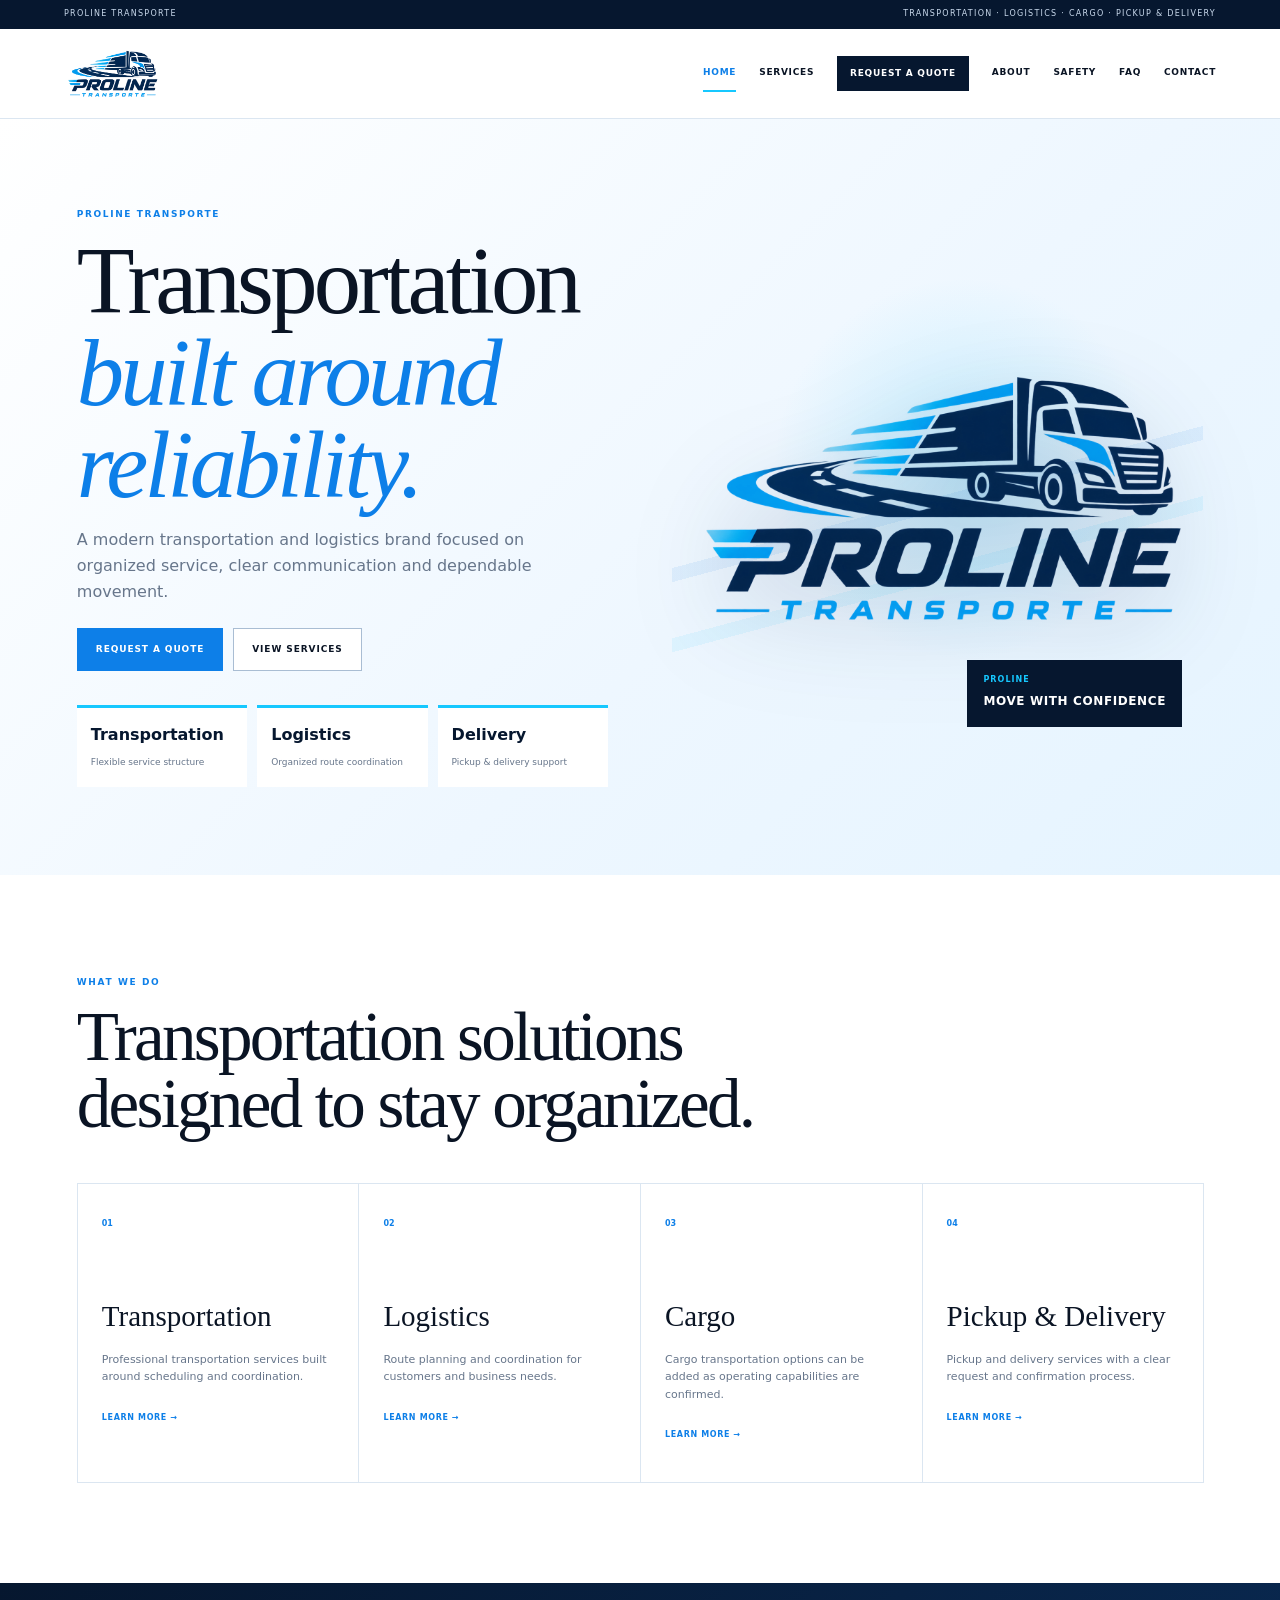
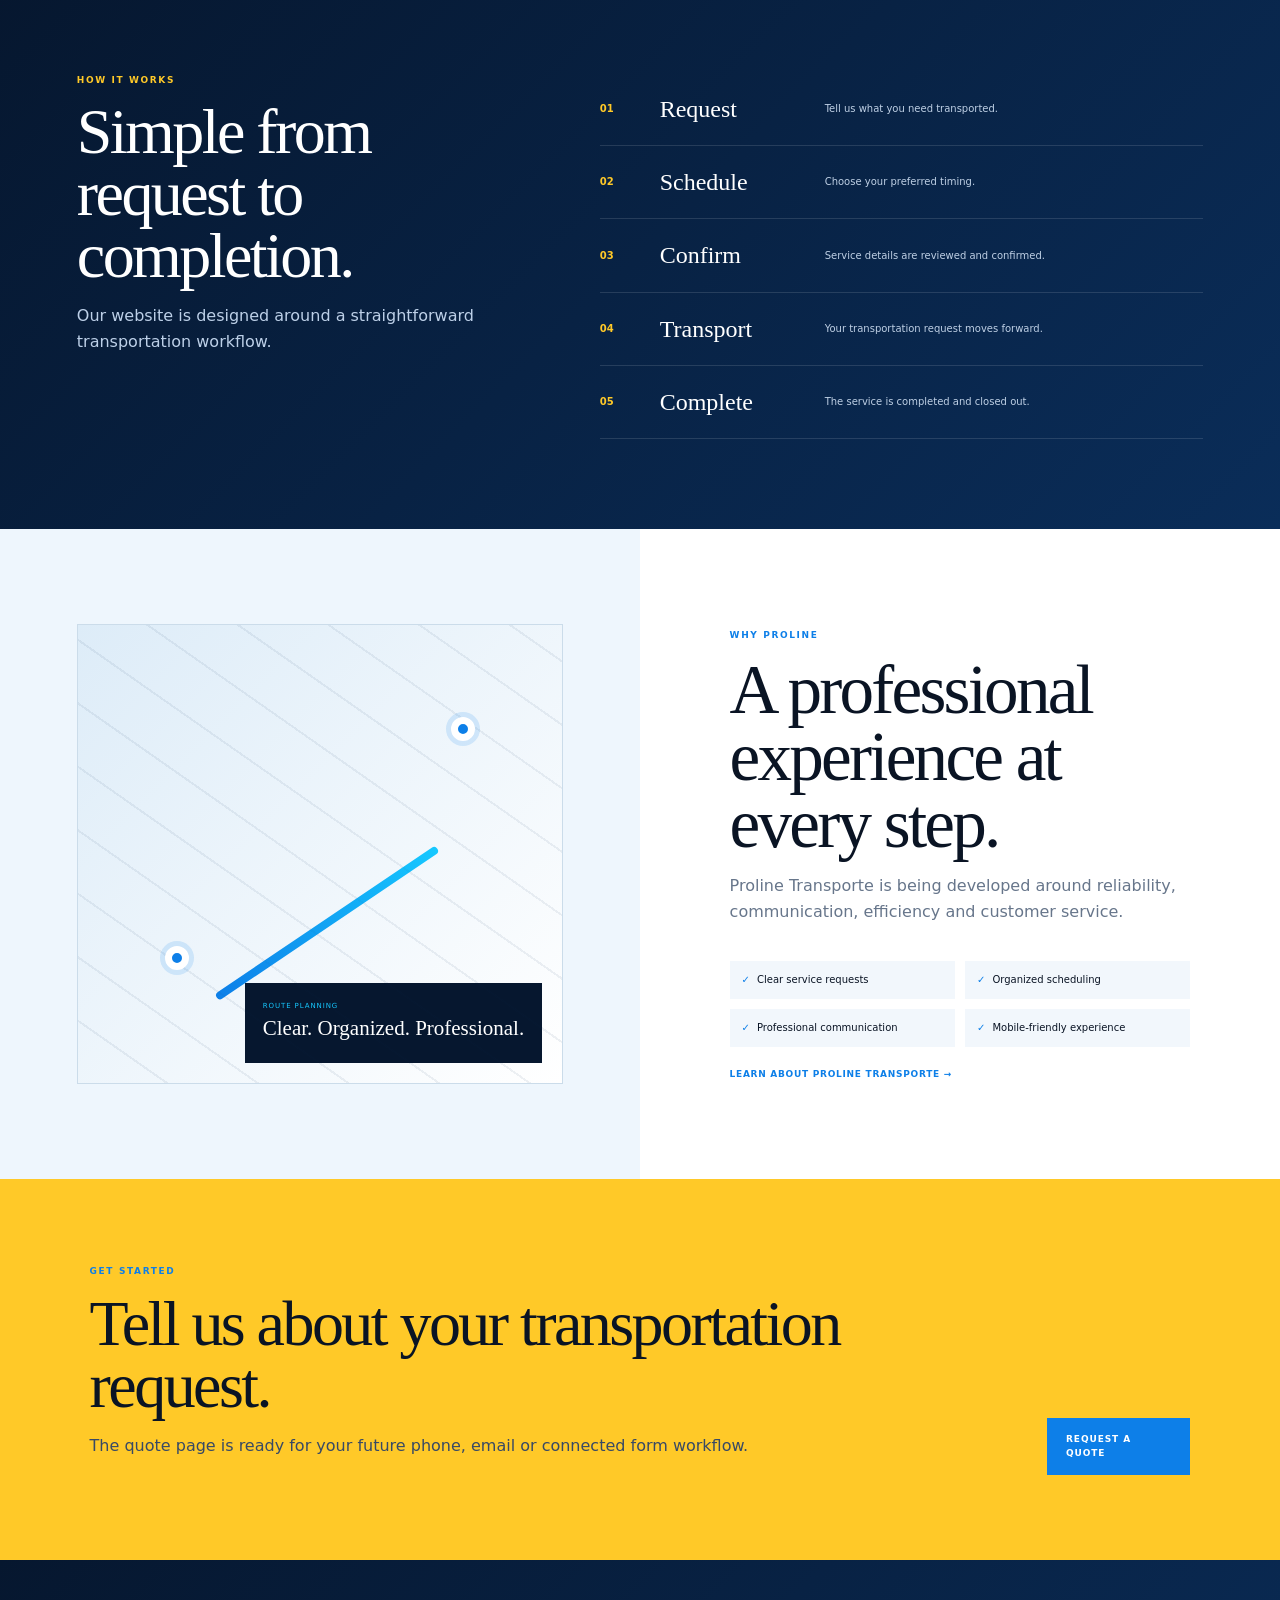
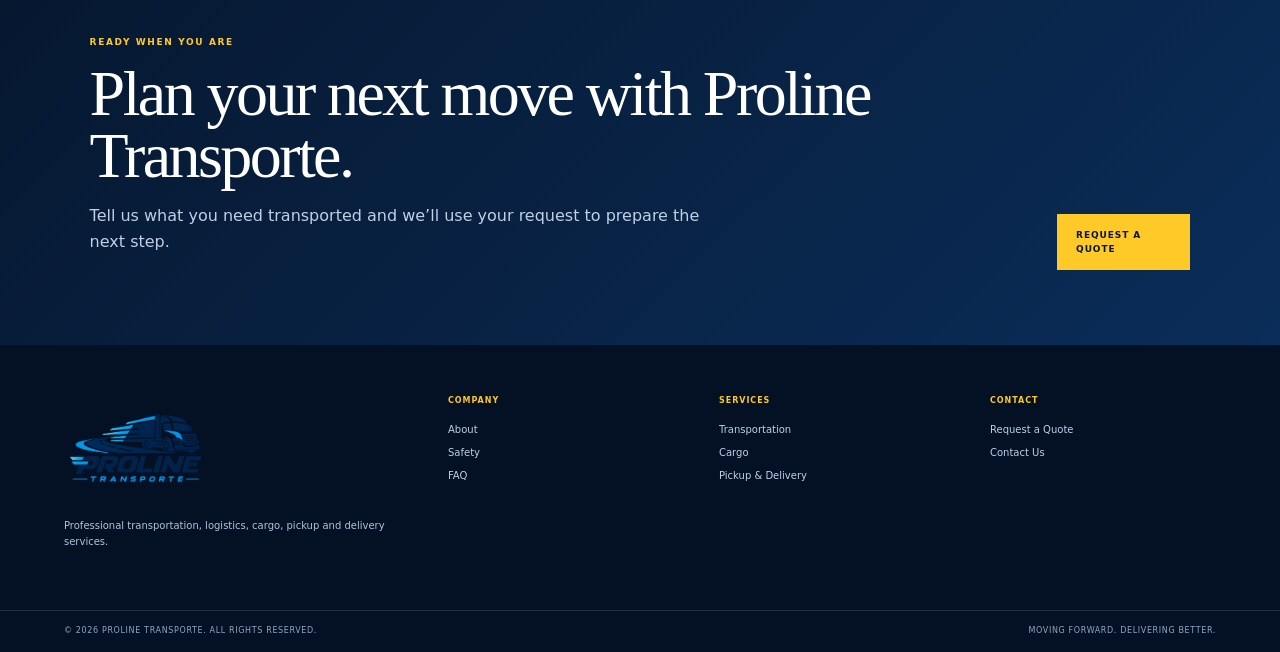
==== index.html @ 4c2e5bd5 "Add files via upload" ====
<!doctype html>
<html lang="en">
<head>
  <meta charset="utf-8">
  <meta name="viewport" content="width=device-width,initial-scale=1">
  <title>Proline Transporte — Transportation & Logistics</title>
  <meta name="description" content="Official website of Proline Transporte — professional transportation, logistics, cargo, pickup and delivery services.">
  <meta name="theme-color" content="#071f42">
  <meta property="og:title" content="Proline Transporte — Transportation & Logistics">
  <meta property="og:description" content="Official website of Proline Transporte — professional transportation, logistics, cargo, pickup and delivery services.">
  <meta property="og:type" content="website">
  <meta property="og:url" content="https://proline-transporte.github.io/">
  <meta property="og:image" content="https://proline-transporte.github.io/assets/proline-transporte-logo.png">
  <link rel="icon" href="/favicon.ico">
  <link rel="icon" type="image/png" sizes="32x32" href="/favicon-32x32.png">
  <link rel="apple-touch-icon" href="/apple-touch-icon.png">
  <link rel="manifest" href="/site.webmanifest">
  <link rel="stylesheet" href="/styles.css">
</head>
<body>
  <a class="skip-link" href="#main">Skip to content</a>

  <div class="utility-bar">
    <span>PROLINE TRANSPORTE</span>
    <span>Transportation · Logistics · Cargo · Pickup & Delivery</span>
  </div>

  <header class="site-header">
    <a class="brand" href="/index.html" aria-label="Proline Transporte home">
      <img src="/assets/proline-transporte-logo.png" alt="Proline Transporte">
    </a>
    <button class="menu-button" type="button" aria-expanded="false" aria-label="Open menu">Menu</button>
    <nav class="nav" aria-label="Primary navigation">
      <a class="active" href="/index.html">Home</a>
      <a class="" href="/services.html">Services</a>
      <a class="quote-nav" href="/quote.html">Request a Quote</a>
      <a class="" href="/about.html">About</a>
      <a class="" href="/safety.html">Safety</a>
      <a class="" href="/faq.html">FAQ</a>
      <a class="" href="/contact.html">Contact</a>
    </nav>
  </header>

  <main id="main">

<section class="hero">
  <div class="hero-copy reveal">
    <p class="eyebrow">PROLINE TRANSPORTE</p>
    <h1>Transportation<br><em>built around reliability.</em></h1>
    <p class="hero-lede">A modern transportation and logistics brand focused on organized service, clear communication and dependable movement.</p>
    <div class="hero-actions">
      <a class="button primary" href="/quote.html">Request a Quote</a>
      <a class="button secondary" href="/services.html">View Services</a>
    </div>
    <div class="hero-points">
      <div><strong>Transportation</strong><span>Flexible service structure</span></div>
      <div><strong>Logistics</strong><span>Organized route coordination</span></div>
      <div><strong>Delivery</strong><span>Pickup & delivery support</span></div>
    </div>
  </div>
  <div class="hero-visual reveal">
    <div class="road-lines"></div>
    <img src="/assets/proline-transporte-logo.png" alt="Proline Transporte logo">
    <div class="hero-badge"><span>PROLINE</span><strong>MOVE WITH CONFIDENCE</strong></div>
  </div>
</section>

<section class="services-preview reveal">
  <div class="section-heading">
    <p class="eyebrow">WHAT WE DO</p>
    <h2>Transportation solutions<br>designed to stay organized.</h2>
  </div>
  <div class="service-grid">
    <article><span>01</span><h3>Transportation</h3><p>Professional transportation services built around scheduling and coordination.</p><a href="/services.html">Learn more →</a></article>
    <article><span>02</span><h3>Logistics</h3><p>Route planning and coordination for customers and business needs.</p><a href="/services.html#logistics">Learn more →</a></article>
    <article><span>03</span><h3>Cargo</h3><p>Cargo transportation options can be added as operating capabilities are confirmed.</p><a href="/services.html#cargo">Learn more →</a></article>
    <article><span>04</span><h3>Pickup & Delivery</h3><p>Pickup and delivery services with a clear request and confirmation process.</p><a href="/services.html#delivery">Learn more →</a></article>
  </div>
</section>

<section class="process-section reveal">
  <div>
    <p class="eyebrow light">HOW IT WORKS</p>
    <h2>Simple from request to completion.</h2>
    <p>Our website is designed around a straightforward transportation workflow.</p>
  </div>
  <div class="process-steps">
    <div><b>01</b><strong>Request</strong><span>Tell us what you need transported.</span></div>
    <div><b>02</b><strong>Schedule</strong><span>Choose your preferred timing.</span></div>
    <div><b>03</b><strong>Confirm</strong><span>Service details are reviewed and confirmed.</span></div>
    <div><b>04</b><strong>Transport</strong><span>Your transportation request moves forward.</span></div>
    <div><b>05</b><strong>Complete</strong><span>The service is completed and closed out.</span></div>
  </div>
</section>

<section class="why-section reveal">
  <div class="why-visual">
    <div class="route-map">
      <span class="pin pin-a"></span>
      <span class="pin pin-b"></span>
      <span class="route-line"></span>
      <div class="route-card"><small>ROUTE PLANNING</small><strong>Clear. Organized. Professional.</strong></div>
    </div>
  </div>
  <div class="why-copy">
    <p class="eyebrow">WHY PROLINE</p>
    <h2>A professional experience at every step.</h2>
    <p>Proline Transporte is being developed around reliability, communication, efficiency and customer service.</p>
    <div class="check-list">
      <span>Clear service requests</span>
      <span>Organized scheduling</span>
      <span>Professional communication</span>
      <span>Mobile-friendly experience</span>
    </div>
    <a class="text-link" href="/about.html">Learn about Proline Transporte →</a>
  </div>
</section>

<section class="quote-preview reveal">
  <div>
    <p class="eyebrow">GET STARTED</p>
    <h2>Tell us about your transportation request.</h2>
    <p>The quote page is ready for your future phone, email or connected form workflow.</p>
  </div>
  <a class="button primary" href="/quote.html">Request a Quote</a>
</section>

  </main>

  <section class="cta-band">
    <div>
      <p class="eyebrow light">READY WHEN YOU ARE</p>
      <h2>Plan your next move with Proline Transporte.</h2>
      <p>Tell us what you need transported and we’ll use your request to prepare the next step.</p>
    </div>
    <a class="button yellow" href="/quote.html">Request a Quote</a>
  </section>

  <footer>
    <div class="footer-grid">
      <div class="footer-brand">
        <img src="/assets/proline-transporte-logo.png" alt="Proline Transporte">
        <p>Professional transportation, logistics, cargo, pickup and delivery services.</p>
      </div>
      <div>
        <strong>Company</strong>
        <a href="/about.html">About</a>
        <a href="/safety.html">Safety</a>
        <a href="/faq.html">FAQ</a>
      </div>
      <div>
        <strong>Services</strong>
        <a href="/services.html">Transportation</a>
        <a href="/services.html#cargo">Cargo</a>
        <a href="/services.html#delivery">Pickup & Delivery</a>
      </div>
      <div>
        <strong>Contact</strong>
        <a href="/quote.html">Request a Quote</a>
        <a href="/contact.html">Contact Us</a>
      </div>
    </div>
    <div class="footer-bottom">
      <span>© 2026 Proline Transporte. All rights reserved.</span>
      <span>Moving Forward. Delivering Better.</span>
    </div>
  </footer>
  <script src="/script.js"></script>
</body>
</html>
---- styles.css ----
:root{
  --navy:#06172f;
  --navy2:#0a2d59;
  --blue:#0d7fe8;
  --cyan:#16c8ff;
  --yellow:#ffc928;
  --white:#ffffff;
  --off:#f2f7fc;
  --ink:#0a1424;
  --muted:#67768b;
  --line:#dbe6f1;
}
*{box-sizing:border-box}
html{scroll-behavior:smooth}
body{margin:0;font-family:Inter,ui-sans-serif,system-ui,-apple-system,BlinkMacSystemFont,"Segoe UI",sans-serif;color:var(--ink);background:#fff;line-height:1.6}
a{text-decoration:none;color:inherit}
img{max-width:100%}
button,input,select,textarea{font:inherit}
.skip-link{position:fixed;top:-60px;left:12px;z-index:1000;background:var(--yellow);padding:8px 12px}.skip-link:focus{top:12px}
.utility-bar{display:flex;justify-content:space-between;gap:20px;padding:8px 5vw;background:var(--navy);color:#c9d9ec;font-size:8px;letter-spacing:.16em;text-transform:uppercase}
.site-header{position:sticky;top:0;z-index:60;display:grid;grid-template-columns:150px 1fr;align-items:center;padding:9px 5vw;background:rgba(255,255,255,.97);border-bottom:1px solid var(--line);backdrop-filter:blur(12px)}
.brand img{width:95px;display:block}
.nav{display:flex;justify-content:flex-end;align-items:center;gap:23px;font-size:9px;font-weight:800;letter-spacing:.08em;text-transform:uppercase}
.nav a{padding:10px 0;border-bottom:2px solid transparent}
.nav a:hover,.nav a.active{color:var(--blue);border-color:var(--cyan)}
.nav .quote-nav{padding:10px 13px;background:var(--navy);color:white;border:0}
.nav .quote-nav:hover{background:var(--blue);color:white}
.menu-button{display:none;border:0;background:none;font-weight:800;font-size:9px;letter-spacing:.1em;text-transform:uppercase}
.eyebrow{margin:0 0 14px;color:var(--blue);font-size:9px;font-weight:900;letter-spacing:.18em;text-transform:uppercase}
.eyebrow.light{color:var(--yellow)}
.hero{min-height:84vh;display:grid;grid-template-columns:1fr 1fr;align-items:center;gap:5vw;padding:6vh 6vw;background:linear-gradient(135deg,#fff 0%,#eef7ff 58%,#e5f4ff 100%);overflow:hidden}
.hero h1,.page-hero h1,.section-heading h2,.process-section h2,.why-copy h2,.quote-preview h2,.cta-band h2,.about-layout h2,.contact-cta h2{font-family:Georgia,"Times New Roman",serif;font-weight:400;line-height:.97;margin:0;letter-spacing:-.04em}
.hero h1{font-size:clamp(60px,7.4vw,108px)}
.hero h1 em{color:var(--blue)}
.hero-lede{max-width:650px;color:var(--muted);font-size:16px}
.hero-actions{display:flex;flex-wrap:wrap;gap:10px;margin-top:24px}
.button{display:inline-flex;align-items:center;justify-content:center;padding:13px 18px;border:1px solid transparent;font-size:9px;font-weight:900;letter-spacing:.1em;text-transform:uppercase;transition:.2s}
.button:hover{transform:translateY(-1px)}
.primary{background:var(--blue);color:white}.secondary{background:white;border-color:#a9bdd3}.yellow{background:var(--yellow);color:var(--navy)}
.hero-points{display:grid;grid-template-columns:repeat(3,1fr);gap:10px;margin-top:34px}.hero-points div{padding:14px;background:white;border-top:3px solid var(--cyan)}.hero-points strong{display:block;color:var(--navy)}.hero-points span{font-size:9px;color:var(--muted)}
.hero-visual{height:560px;position:relative;display:flex;align-items:center;justify-content:center;background:radial-gradient(circle at 55% 45%,rgba(22,200,255,.18),transparent 45%)}
.hero-visual img{width:min(650px,95%);filter:drop-shadow(0 25px 45px rgba(5,35,75,.18))}
.road-lines{position:absolute;inset:0;background:linear-gradient(165deg,transparent 0 50%,rgba(13,127,232,.08) 50% 52%,transparent 52% 60%,rgba(22,200,255,.08) 60% 62%,transparent 62%)}
.hero-badge{position:absolute;right:4%;bottom:9%;background:var(--navy);color:white;padding:14px 16px}.hero-badge span{display:block;color:var(--cyan);font-size:8px;font-weight:900;letter-spacing:.13em}.hero-badge strong{font-size:12px;letter-spacing:.05em}
.services-preview{padding:100px 6vw}.section-heading{max-width:900px;margin-bottom:45px}.section-heading h2{font-size:clamp(46px,5.4vw,76px)}
.service-grid{display:grid;grid-template-columns:repeat(4,1fr)}.service-grid article{min-height:300px;padding:24px;border:1px solid var(--line);margin-right:-1px}.service-grid span,.service-detail-grid span,.values-grid span,.safety-grid span{font-size:8px;color:var(--blue);font-weight:900}.service-grid h3{font-family:Georgia,serif;font-size:29px;font-weight:400;margin:60px 0 8px}.service-grid p{font-size:11px;color:var(--muted)}.service-grid a{display:inline-block;margin-top:15px;color:var(--blue);font-size:8px;font-weight:900;letter-spacing:.08em;text-transform:uppercase}
.process-section{display:grid;grid-template-columns:.85fr 1.15fr;gap:6vw;padding:90px 6vw;background:linear-gradient(135deg,var(--navy),var(--navy2));color:white}.process-section h2{font-size:clamp(45px,5vw,70px)}.process-section>div:first-child>p:not(.eyebrow){color:#bdd0e8}.process-steps{display:grid}.process-steps div{display:grid;grid-template-columns:45px 150px 1fr;gap:15px;align-items:center;padding:17px 0;border-bottom:1px solid rgba(255,255,255,.12)}.process-steps b{color:var(--yellow);font-size:10px}.process-steps strong{font-family:Georgia,serif;font-size:24px;font-weight:400}.process-steps span{font-size:10px;color:#bfd0e5}
.why-section{display:grid;grid-template-columns:1fr 1fr;min-height:650px}.why-visual{padding:6vw;background:#eef6fd;display:flex;align-items:center}.route-map{width:100%;height:460px;position:relative;background:linear-gradient(135deg,#ddecf8,#fff);border:1px solid #cbdcea;overflow:hidden}.route-map:before,.route-map:after{content:"";position:absolute;inset:0;background:repeating-linear-gradient(35deg,transparent 0 50px,rgba(10,45,89,.035) 50px 52px)}.pin{position:absolute;width:24px;height:24px;border-radius:50%;background:var(--blue);border:7px solid white;box-shadow:0 0 0 5px rgba(13,127,232,.14);z-index:3}.pin-a{left:18%;top:70%}.pin-b{right:18%;top:20%}.route-line{position:absolute;left:24%;top:64%;width:55%;height:8px;background:linear-gradient(90deg,var(--blue),var(--cyan));transform:rotate(-34deg);border-radius:10px}.route-card{position:absolute;right:20px;bottom:20px;background:var(--navy);color:white;padding:18px}.route-card small{display:block;color:var(--cyan);font-size:7px;letter-spacing:.13em}.route-card strong{font-family:Georgia,serif;font-size:21px;font-weight:400}
.why-copy{padding:7vw;display:flex;flex-direction:column;justify-content:center}.why-copy h2{font-size:clamp(48px,5.4vw,74px)}.why-copy>p:not(.eyebrow){color:var(--muted)}.check-list{display:grid;grid-template-columns:1fr 1fr;gap:10px;margin:20px 0}.check-list span{padding:11px 12px;background:var(--off);font-size:10px}.check-list span:before{content:"✓";margin-right:7px;color:var(--blue);font-weight:900}.text-link{color:var(--blue);font-size:9px;font-weight:900;letter-spacing:.08em;text-transform:uppercase}
.quote-preview{display:flex;justify-content:space-between;align-items:end;gap:40px;padding:85px 7vw;background:var(--yellow)}.quote-preview h2{font-size:clamp(45px,5vw,68px)}.quote-preview p:not(.eyebrow){max-width:680px;color:#384965}
.page-hero{padding:100px 7vw 70px;background:linear-gradient(180deg,#fff,#edf6fe)}.page-hero.compact{padding-bottom:55px}.page-hero h1{font-size:clamp(58px,7vw,100px)}.page-hero>p:not(.eyebrow){max-width:780px;color:var(--muted);font-size:16px}
.service-detail-grid,.safety-grid{display:grid;grid-template-columns:repeat(3,1fr);gap:12px;padding:80px 6vw}.service-detail-grid article,.safety-grid article{min-height:300px;padding:25px;border:1px solid var(--line)}.service-detail-grid h2,.safety-grid h2{font-family:Georgia,serif;font-size:31px;font-weight:400;margin:70px 0 8px}.service-detail-grid p,.safety-grid p{font-size:11px;color:var(--muted)}
.info-note{display:grid;grid-template-columns:160px 1fr;gap:25px;padding:22px 6vw;background:var(--navy);color:white}.info-note strong{font-size:8px;color:var(--yellow);letter-spacing:.13em}.info-note p{margin:0;color:#c5d4e7;font-size:10px}
.form-wrap{display:grid;grid-template-columns:1.2fr .8fr;gap:25px;padding:70px 6vw}.quote-form{padding:28px;border:1px solid var(--line);background:#fff}.form-grid{display:grid;grid-template-columns:1fr 1fr;gap:14px}.quote-form label{display:grid;gap:6px;font-size:9px;font-weight:800;letter-spacing:.05em;text-transform:uppercase;color:#3f4e63;margin-bottom:14px}.quote-form input,.quote-form select,.quote-form textarea{width:100%;padding:12px;border:1px solid #c9d7e6;background:white;color:var(--ink);text-transform:none}.form-note{font-size:9px;color:var(--muted);margin-top:14px}.quote-aside{padding:35px;background:linear-gradient(135deg,var(--navy),var(--navy2));color:white}.quote-aside h2{font-family:Georgia,serif;font-size:40px;font-weight:400;margin:0 0 25px}.quote-aside ul{padding-left:18px;color:#c8d7e8;font-size:11px}
.about-layout{display:grid;grid-template-columns:1fr 1fr;gap:7vw;padding:90px 7vw}.about-layout h2{font-size:clamp(46px,5vw,70px)}.about-layout>div:last-child{color:var(--muted);font-size:16px}
.values-grid{display:grid;grid-template-columns:repeat(4,1fr);background:var(--navy);color:white}.values-grid article{min-height:280px;padding:28px;border-right:1px solid rgba(255,255,255,.1)}.values-grid h3{font-family:Georgia,serif;font-size:29px;font-weight:400;margin:70px 0 8px}.values-grid p{font-size:11px;color:#bdd0e6}
.faq-list{max-width:980px;margin:0 auto;padding:70px 6vw}.faq-list details{border-bottom:1px solid var(--line);padding:17px 0}.faq-list summary{cursor:pointer;font-family:Georgia,serif;font-size:24px}.faq-list p{color:var(--muted)}
.contact-grid{display:grid;grid-template-columns:repeat(3,1fr);gap:12px;padding:80px 6vw}.contact-grid article{min-height:280px;padding:25px;border:1px solid var(--line)}.contact-grid span{font-size:8px;color:var(--blue);font-weight:900;letter-spacing:.12em}.contact-grid h2{font-family:Georgia,serif;font-size:30px;font-weight:400;margin:70px 0 8px}.contact-grid p{color:var(--muted);font-size:11px}.contact-cta{display:flex;justify-content:space-between;align-items:end;gap:35px;padding:75px 7vw;background:var(--off)}.contact-cta h2{font-size:clamp(42px,5vw,65px)}
.cta-band{display:flex;justify-content:space-between;align-items:end;gap:40px;padding:75px 7vw;background:linear-gradient(135deg,var(--navy),var(--navy2));color:white}.cta-band h2{font-size:clamp(43px,5vw,68px)}.cta-band p:not(.eyebrow){max-width:650px;color:#bfd0e5}
footer{background:#041124;color:white}.footer-grid{display:grid;grid-template-columns:1.5fr repeat(3,1fr);gap:45px;padding:50px 5vw}.footer-brand img{width:140px}.footer-brand p{max-width:350px;color:#afc3dc;font-size:10px}.footer-grid>div:not(.footer-brand){display:grid;align-content:start;gap:7px}.footer-grid strong{font-size:8px;color:var(--yellow);letter-spacing:.12em;text-transform:uppercase;margin-bottom:7px}.footer-grid a{font-size:10px;color:#bed0e5}.footer-grid a:hover{color:var(--cyan)}.footer-bottom{display:flex;justify-content:space-between;gap:20px;padding:14px 5vw;border-top:1px solid rgba(255,255,255,.12);font-size:8px;color:#8fa6c2;letter-spacing:.08em;text-transform:uppercase}
.reveal{opacity:0;transform:translateY(14px);transition:.55s}.reveal.visible{opacity:1;transform:none}
@media(prefers-reduced-motion:reduce){.reveal{opacity:1;transform:none;transition:none}}
@media(max-width:1000px){
  .site-header{grid-template-columns:1fr auto}.menu-button{display:block}.nav{display:none;position:absolute;top:100%;left:0;right:0;background:white;padding:20px 5vw;flex-direction:column;align-items:flex-start;border-bottom:1px solid var(--line)}.nav.open{display:flex}
  .hero,.process-section,.why-section,.form-wrap,.about-layout{grid-template-columns:1fr}.hero-visual{height:450px}.service-grid{grid-template-columns:1fr 1fr}.service-detail-grid,.safety-grid{grid-template-columns:1fr 1fr}.values-grid{grid-template-columns:1fr 1fr}.footer-grid{grid-template-columns:1fr 1fr}.quote-preview,.cta-band,.contact-cta{display:block}.quote-preview .button,.cta-band .button,.contact-cta .button{margin-top:18px}
}
@media(max-width:650px){
  .utility-bar{display:none}.hero{padding:60px 6vw}.hero h1{font-size:54px}.hero-points,.service-grid,.service-detail-grid,.safety-grid,.values-grid,.contact-grid,.form-grid{grid-template-columns:1fr}.hero-visual{height:340px}.process-steps div{grid-template-columns:35px 100px 1fr}.check-list{grid-template-columns:1fr}.info-note{grid-template-columns:1fr}.footer-grid{grid-template-columns:1fr}.footer-bottom{display:block}.footer-bottom span{display:block;margin:5px 0}
}
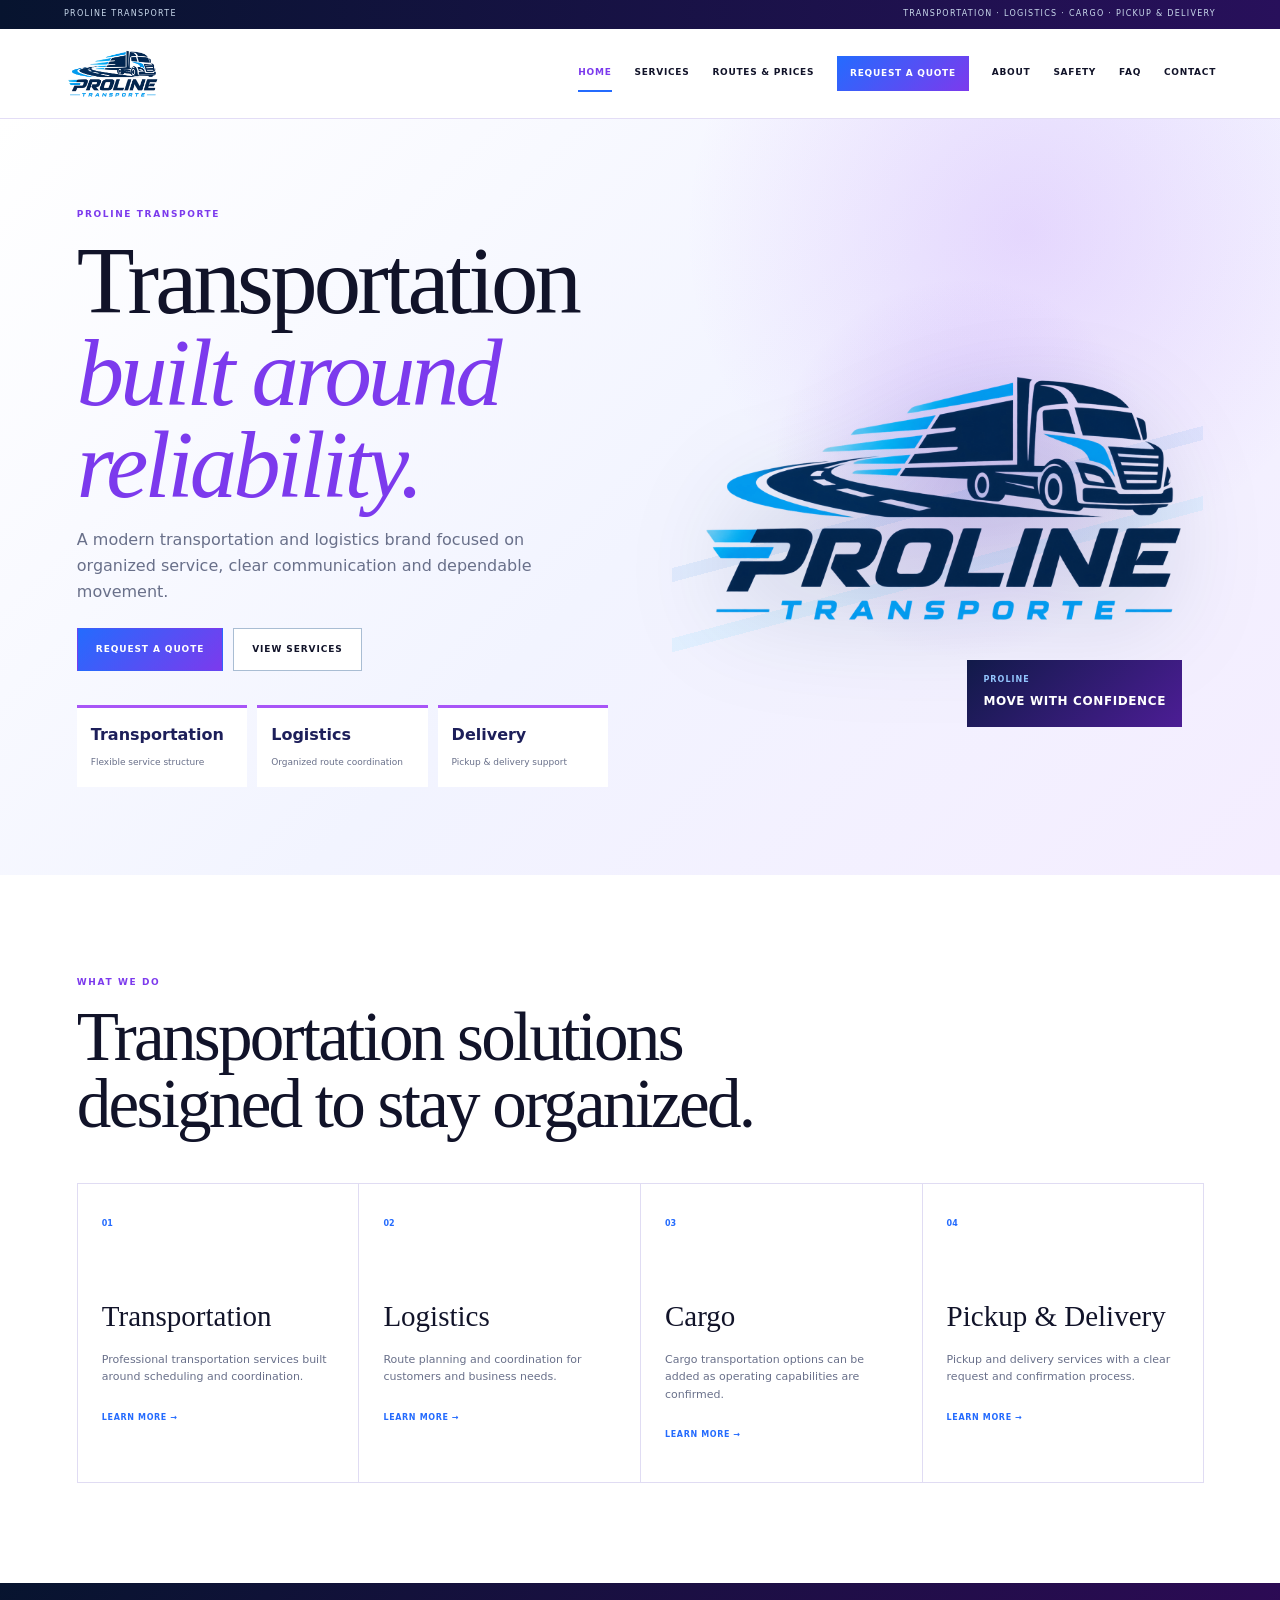
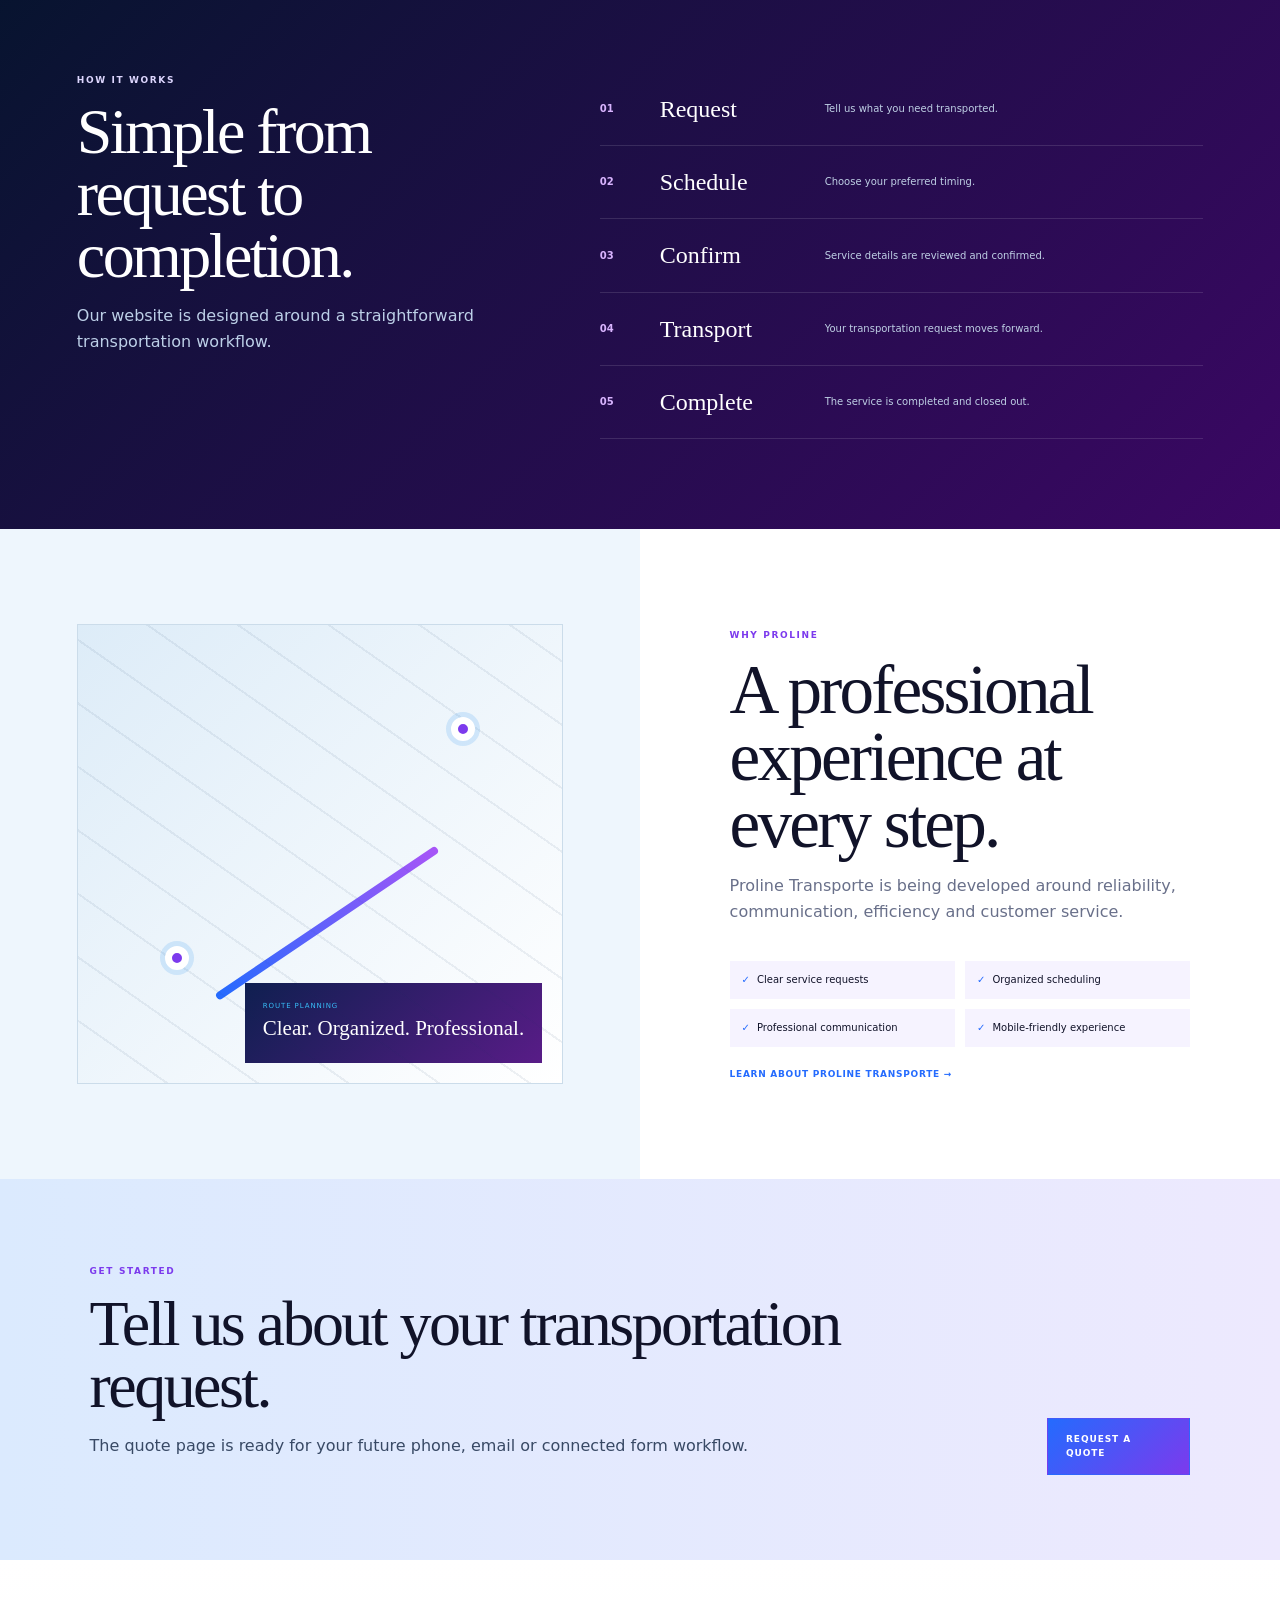
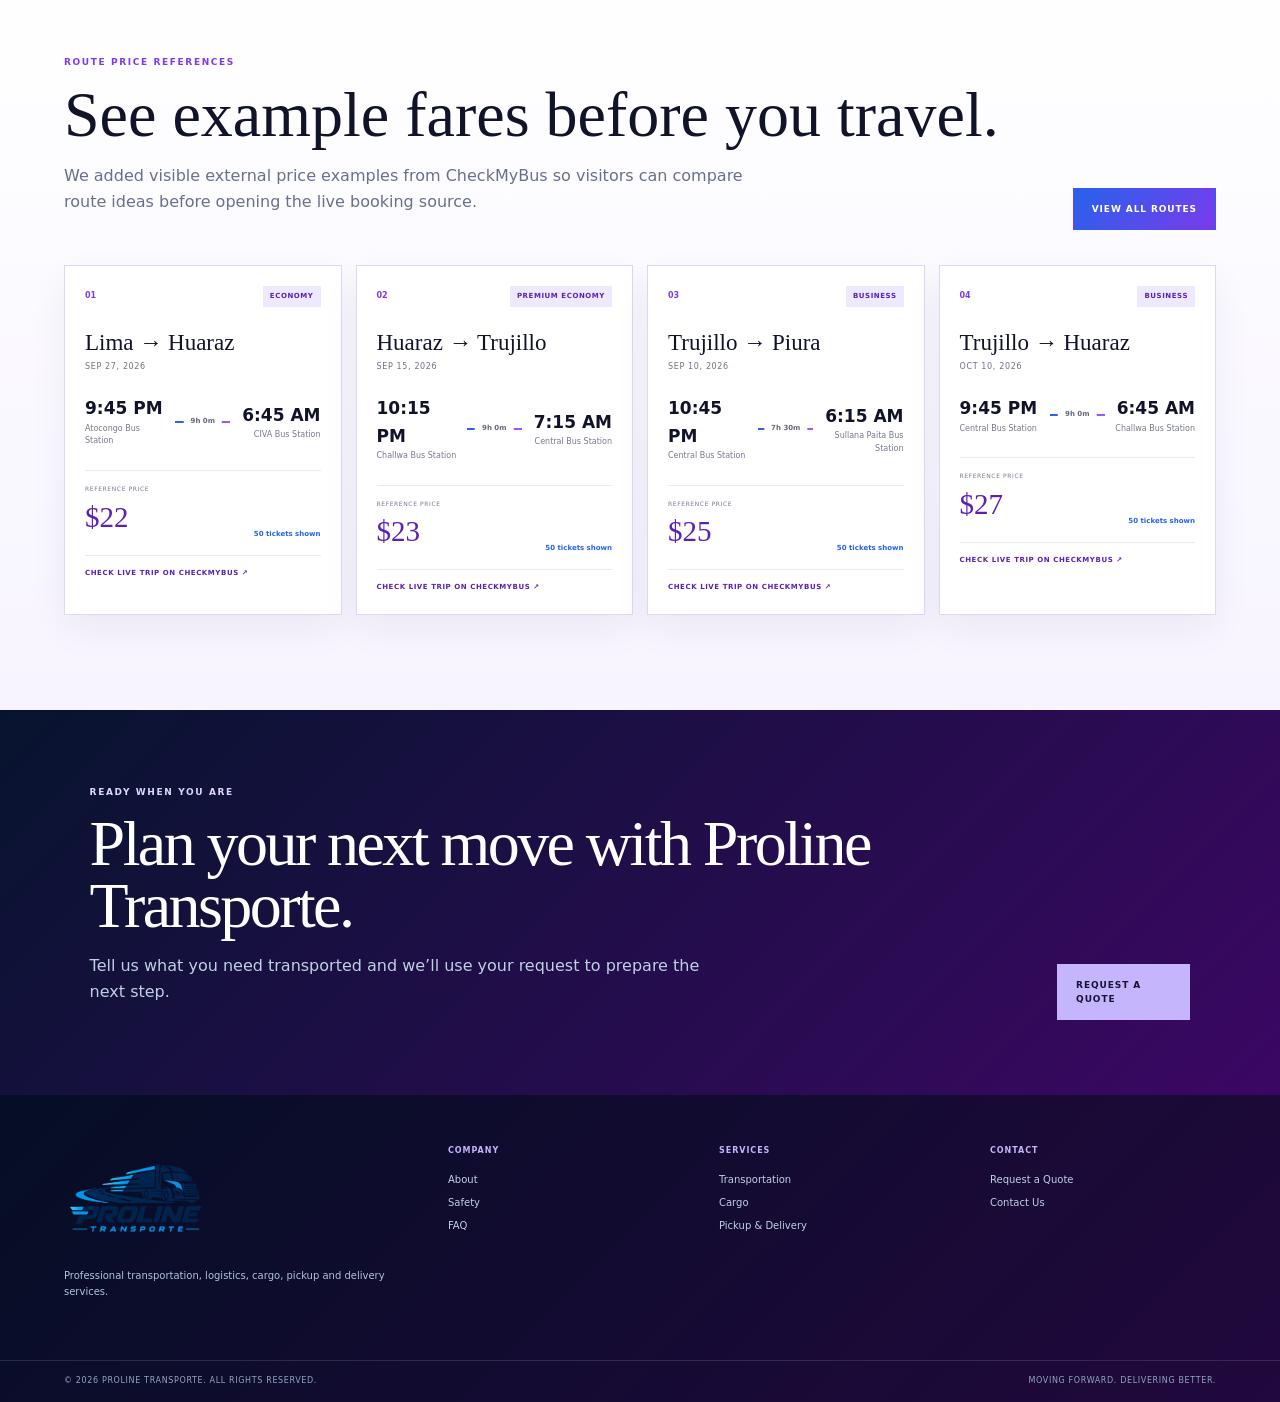
==== commit d12ffc2e: "Add files via upload" ====
--- a/index.html
+++ b/index.html
@@ -33,6 +33,7 @@
     <nav class="nav" aria-label="Primary navigation">
       <a class="active" href="/index.html">Home</a>
       <a class="" href="/services.html">Services</a>
+      <a class="" href="/routes-prices.html">Routes & Prices</a>
       <a class="quote-nav" href="/quote.html">Request a Quote</a>
       <a class="" href="/about.html">About</a>
       <a class="" href="/safety.html">Safety</a>
@@ -127,7 +128,96 @@
 
   </main>
 
-  <section class="cta-band">
+  
+<section class="home-route-prices reveal">
+  <div class="home-route-head">
+    <div>
+      <p class="eyebrow">ROUTE PRICE REFERENCES</p>
+      <h2>See example fares before you travel.</h2>
+      <p>We added visible external price examples from CheckMyBus so visitors can compare route ideas before opening the live booking source.</p>
+    </div>
+    <a class="button purple" href="/routes-prices.html">View All Routes</a>
+  </div>
+  <div class="trip-grid home-trip-grid">
+    <article class="trip-card" data-trip-class="economy">
+      <div class="trip-card-top">
+        <span class="trip-number">01</span>
+        <span class="trip-class">Economy</span>
+      </div>
+      <h3>Lima → Huaraz</h3>
+      <div class="trip-date">Sep 27, 2026</div>
+      <div class="trip-times">
+        <div><strong>9:45 PM</strong><span>Atocongo Bus Station</span></div>
+        <div class="trip-line"><b>9h 0m</b></div>
+        <div><strong>6:45 AM</strong><span>CIVA Bus Station</span></div>
+      </div>
+      <div class="trip-price-row">
+        <div><small>REFERENCE PRICE</small><strong>$22</strong></div>
+        <span>50 tickets shown</span>
+      </div>
+      <a class="trip-link" href="https://www.checkmybus.com/lima-lp/huaraz-an" target="_blank" rel="noopener noreferrer">Check live trip on CheckMyBus ↗</a>
+    </article>
+    
+    <article class="trip-card" data-trip-class="premium-economy">
+      <div class="trip-card-top">
+        <span class="trip-number">02</span>
+        <span class="trip-class">Premium Economy</span>
+      </div>
+      <h3>Huaraz → Trujillo</h3>
+      <div class="trip-date">Sep 15, 2026</div>
+      <div class="trip-times">
+        <div><strong>10:15 PM</strong><span>Challwa Bus Station</span></div>
+        <div class="trip-line"><b>9h 0m</b></div>
+        <div><strong>7:15 AM</strong><span>Central Bus Station</span></div>
+      </div>
+      <div class="trip-price-row">
+        <div><small>REFERENCE PRICE</small><strong>$23</strong></div>
+        <span>50 tickets shown</span>
+      </div>
+      <a class="trip-link" href="https://www.checkmybus.com/huaraz-an/trujillo-ll" target="_blank" rel="noopener noreferrer">Check live trip on CheckMyBus ↗</a>
+    </article>
+    
+    <article class="trip-card" data-trip-class="business">
+      <div class="trip-card-top">
+        <span class="trip-number">03</span>
+        <span class="trip-class">Business</span>
+      </div>
+      <h3>Trujillo → Piura</h3>
+      <div class="trip-date">Sep 10, 2026</div>
+      <div class="trip-times">
+        <div><strong>10:45 PM</strong><span>Central Bus Station</span></div>
+        <div class="trip-line"><b>7h 30m</b></div>
+        <div><strong>6:15 AM</strong><span>Sullana Paita Bus Station</span></div>
+      </div>
+      <div class="trip-price-row">
+        <div><small>REFERENCE PRICE</small><strong>$25</strong></div>
+        <span>50 tickets shown</span>
+      </div>
+      <a class="trip-link" href="https://www.checkmybus.com/trujillo-ll/piura-pi" target="_blank" rel="noopener noreferrer">Check live trip on CheckMyBus ↗</a>
+    </article>
+    
+    <article class="trip-card" data-trip-class="business">
+      <div class="trip-card-top">
+        <span class="trip-number">04</span>
+        <span class="trip-class">Business</span>
+      </div>
+      <h3>Trujillo → Huaraz</h3>
+      <div class="trip-date">Oct 10, 2026</div>
+      <div class="trip-times">
+        <div><strong>9:45 PM</strong><span>Central Bus Station</span></div>
+        <div class="trip-line"><b>9h 0m</b></div>
+        <div><strong>6:45 AM</strong><span>Challwa Bus Station</span></div>
+      </div>
+      <div class="trip-price-row">
+        <div><small>REFERENCE PRICE</small><strong>$27</strong></div>
+        <span>50 tickets shown</span>
+      </div>
+      <a class="trip-link" href="https://www.checkmybus.com/coach-providers/transportes-linea" target="_blank" rel="noopener noreferrer">Check live trip on CheckMyBus ↗</a>
+    </article>
+    </div>
+</section>
+
+<section class="cta-band">
     <div>
       <p class="eyebrow light">READY WHEN YOU ARE</p>
       <h2>Plan your next move with Proline Transporte.</h2>
--- a/styles.css
+++ b/styles.css
@@ -68,3 +68,114 @@
 @media(max-width:650px){
   .utility-bar{display:none}.hero{padding:60px 6vw}.hero h1{font-size:54px}.hero-points,.service-grid,.service-detail-grid,.safety-grid,.values-grid,.contact-grid,.form-grid{grid-template-columns:1fr}.hero-visual{height:340px}.process-steps div{grid-template-columns:35px 100px 1fr}.check-list{grid-template-columns:1fr}.info-note{grid-template-columns:1fr}.footer-grid{grid-template-columns:1fr}.footer-bottom{display:block}.footer-bottom span{display:block;margin:5px 0}
 }
+
+
+/* ==================================================
+   PROLINE TRANSPORTE V2 — BLUE + PURPLE
+   ================================================== */
+:root{
+  --navy:#07142f;
+  --navy2:#151040;
+  --blue:#246bfe;
+  --cyan:#38bdf8;
+  --purple:#7c3aed;
+  --purple2:#a855f7;
+  --violet:#5b21b6;
+  --yellow:#d8b4fe;
+  --white:#ffffff;
+  --off:#f6f3ff;
+  --ink:#111329;
+  --muted:#69708a;
+  --line:#e0dcf3;
+}
+.utility-bar{background:linear-gradient(90deg,#07142f,#28105b)}
+.site-header{border-bottom-color:#e3ddf6}
+.nav a:hover,.nav a.active{color:var(--purple);border-color:var(--blue)}
+.nav .quote-nav{background:linear-gradient(135deg,var(--blue),var(--purple))}
+.nav .quote-nav:hover{background:linear-gradient(135deg,var(--purple),var(--blue))}
+.eyebrow{color:var(--purple)}
+.eyebrow.light{color:#ddd6fe}
+.primary{background:linear-gradient(135deg,var(--blue),var(--purple))}
+.yellow{background:#c4b5fd;color:#171238}
+.hero{background:radial-gradient(circle at 80% 15%,rgba(168,85,247,.18),transparent 28%),linear-gradient(135deg,#ffffff 0%,#f2f4ff 52%,#f4edff 100%)}
+.hero h1 em{color:var(--purple)}
+.hero-points div{border-top-color:var(--purple2)}
+.hero-points strong{color:#1d1f5a}
+.hero-visual{background:radial-gradient(circle at 55% 45%,rgba(124,58,237,.17),transparent 45%)}
+.hero-badge{background:linear-gradient(135deg,#111a49,#4c1d95)}
+.hero-badge span{color:#93c5fd}
+.process-section,.cta-band,.quote-aside{background:linear-gradient(135deg,#07142f,#3b0764)}
+.route-card{background:linear-gradient(135deg,#0f1f50,#581c87)}
+.route-line{background:linear-gradient(90deg,var(--blue),var(--purple2))}
+.pin{background:var(--purple)}
+.quote-preview{background:linear-gradient(90deg,#dbeafe,#ede9fe)}
+footer{background:linear-gradient(135deg,#050e25,#21083d)}
+.footer-grid strong{color:#c4b5fd}
+.footer-grid a:hover{color:#93c5fd}
+
+/* New route / price experience */
+.routes-hero{display:grid;grid-template-columns:1.08fr .92fr;gap:6vw;align-items:center;min-height:650px;padding:7vw;background:radial-gradient(circle at 85% 15%,rgba(168,85,247,.26),transparent 28%),linear-gradient(135deg,#07142f,#1f174a 55%,#4c1d95);color:white}
+.routes-copy h1{font-family:Georgia,serif;font-size:clamp(58px,7vw,100px);font-weight:400;line-height:.95;letter-spacing:-.05em;margin:0}
+.routes-copy h1 em{color:#a5b4fc}
+.routes-copy>p:not(.eyebrow){max-width:680px;color:#cbd4ef}
+.routes-actions{display:flex;gap:10px;flex-wrap:wrap;margin-top:25px}
+.purple{background:linear-gradient(135deg,#2563eb,#7c3aed);color:white}
+.routes-hero .secondary{border-color:#8b7eb9;background:rgba(255,255,255,.08);color:white}
+.routes-metrics{display:grid;grid-template-columns:1fr 1fr;gap:10px}
+.routes-metrics div{min-height:170px;padding:24px;background:rgba(255,255,255,.07);border:1px solid rgba(255,255,255,.13);backdrop-filter:blur(8px)}
+.routes-metrics span{display:block;font-size:7px;color:#c4b5fd;font-weight:900;letter-spacing:.14em}
+.routes-metrics strong{display:block;margin-top:48px;font-family:Georgia,serif;font-size:46px;font-weight:400}
+.external-source-note{display:grid;grid-template-columns:170px 1fr;gap:25px;padding:23px 6vw;background:#ede9fe}
+.external-source-note strong{font-size:8px;color:#5b21b6;letter-spacing:.14em}
+.external-source-note p{margin:0;color:#4d526a;font-size:10px}
+.trip-board-section{padding:90px 5vw;background:#fff}
+.trip-board-head{display:flex;justify-content:space-between;align-items:end;gap:30px;margin-bottom:35px}
+.trip-board-head h2,.home-route-head h2,.booking-guide h2{font-family:Georgia,serif;font-size:clamp(43px,5vw,70px);font-weight:400;line-height:1;margin:0}
+.trip-filter{display:flex;gap:7px;flex-wrap:wrap}
+.route-filter{padding:9px 11px;border:1px solid #d8d4ea;background:#fff;font-size:7px;font-weight:900;letter-spacing:.09em;text-transform:uppercase;cursor:pointer}
+.route-filter.active{background:#4c1d95;color:white;border-color:#4c1d95}
+.trip-grid{display:grid;grid-template-columns:repeat(3,1fr);gap:14px}
+.trip-card{border:1px solid #ddd8ef;background:#fff;box-shadow:0 14px 35px rgba(40,22,90,.06);padding:20px;display:flex;flex-direction:column}
+.trip-card-top{display:flex;justify-content:space-between;gap:15px;align-items:center}
+.trip-number{font-size:8px;font-weight:900;color:#7c3aed}
+.trip-class{padding:5px 7px;background:#ede9fe;color:#5b21b6;font-size:7px;font-weight:900;letter-spacing:.08em;text-transform:uppercase}
+.trip-card h3{font-family:Georgia,serif;font-size:28px;font-weight:400;line-height:1.05;margin:24px 0 5px}
+.trip-date{font-size:8px;color:#6d7185;letter-spacing:.08em;text-transform:uppercase}
+.trip-times{display:grid;grid-template-columns:1fr 70px 1fr;gap:8px;align-items:center;padding:22px 0}
+.trip-times>div:first-child{text-align:left}.trip-times>div:last-child{text-align:right}
+.trip-times strong{display:block;font-size:17px;color:#111329}
+.trip-times span{display:block;font-size:8px;color:#74798e}
+.trip-line{height:2px;background:linear-gradient(90deg,#2563eb,#a855f7);position:relative;text-align:center}
+.trip-line b{position:absolute;left:50%;top:50%;transform:translate(-50%,-50%);padding:4px 7px;background:white;color:#63677a;font-size:7px;white-space:nowrap;font-weight:700}
+.trip-price-row{display:flex;justify-content:space-between;gap:20px;align-items:end;padding-top:13px;border-top:1px solid #ebe7f5}
+.trip-price-row small{display:block;font-size:6px;color:#777b8f;letter-spacing:.1em}
+.trip-price-row strong{display:block;font-family:Georgia,serif;font-size:34px;font-weight:400;color:#5b21b6}
+.trip-price-row>span{font-size:7px;color:#2563eb;font-weight:800;text-align:right}
+.trip-link{display:block;margin-top:15px;padding-top:12px;border-top:1px solid #ebe7f5;color:#5b21b6;font-size:7px;font-weight:900;letter-spacing:.08em;text-transform:uppercase}
+.booking-guide{display:grid;grid-template-columns:.8fr 1.2fr;gap:6vw;padding:90px 6vw;background:linear-gradient(135deg,#07142f,#3b0764);color:white}
+.booking-guide>div:first-child{align-self:center}
+.booking-steps{display:grid;grid-template-columns:repeat(3,1fr);gap:10px}
+.booking-steps article{padding:22px;border:1px solid rgba(255,255,255,.13);background:rgba(255,255,255,.05)}
+.booking-steps span{font-size:8px;color:#c4b5fd;font-weight:900}
+.booking-steps strong{display:block;margin:50px 0 7px;font-family:Georgia,serif;font-size:23px;font-weight:400}
+.booking-steps p{font-size:9px;color:#c6cde2}
+.home-route-prices{padding:95px 5vw;background:linear-gradient(180deg,#fff,#f7f4ff)}
+.home-route-head{display:flex;justify-content:space-between;align-items:end;gap:30px;margin-bottom:35px}
+.home-route-head p:not(.eyebrow){max-width:700px;color:var(--muted)}
+.home-trip-grid{grid-template-columns:repeat(4,1fr)}
+.home-trip-grid .trip-card h3{font-size:23px}
+.home-trip-grid .trip-times{grid-template-columns:1fr 55px 1fr}
+.home-trip-grid .trip-price-row strong{font-size:29px}
+
+@media(max-width:1050px){
+  .routes-hero,.booking-guide{grid-template-columns:1fr}
+  .trip-grid,.home-trip-grid{grid-template-columns:1fr 1fr}
+}
+@media(max-width:700px){
+  .routes-metrics,.trip-grid,.home-trip-grid,.booking-steps{grid-template-columns:1fr}
+  .trip-board-head,.home-route-head{display:block}
+  .trip-filter,.home-route-head .button{margin-top:18px}
+  .external-source-note{grid-template-columns:1fr}
+  .routes-hero{padding:70px 6vw}
+  .routes-copy h1{font-size:53px}
+}
